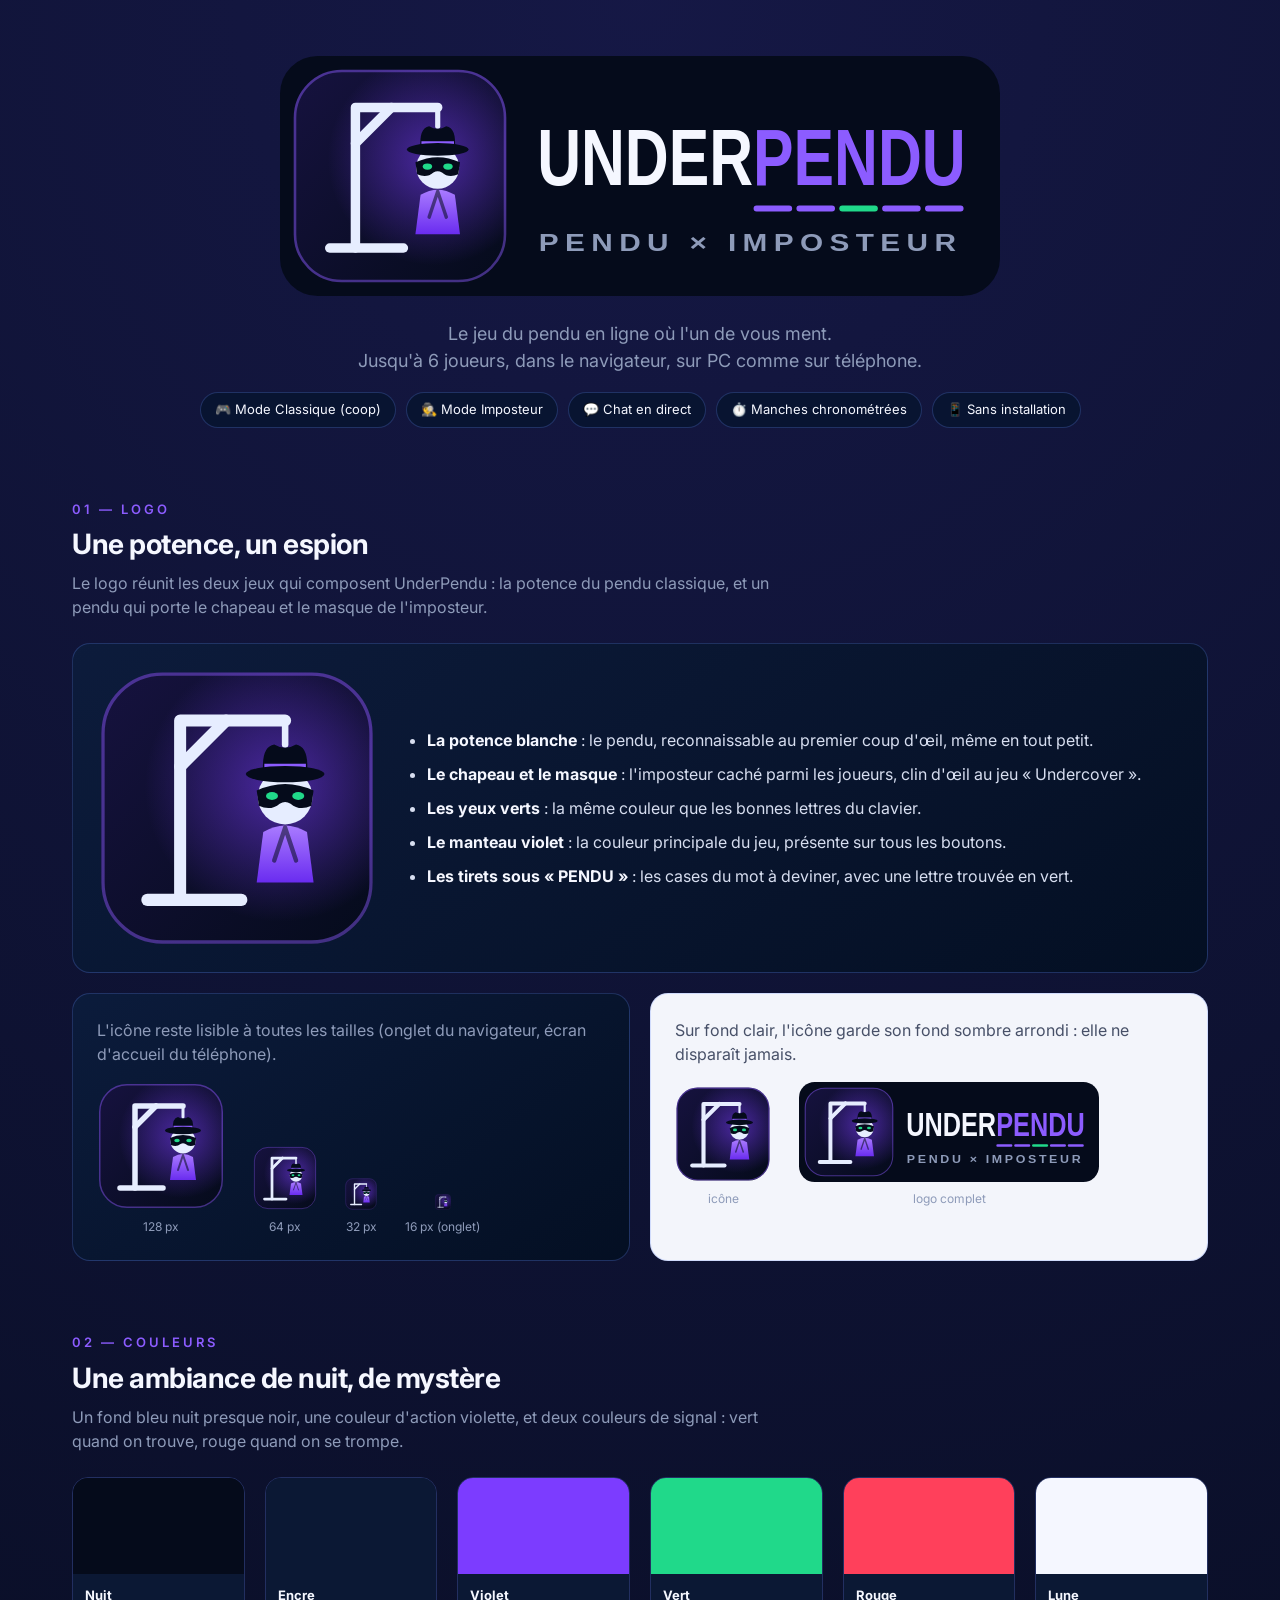
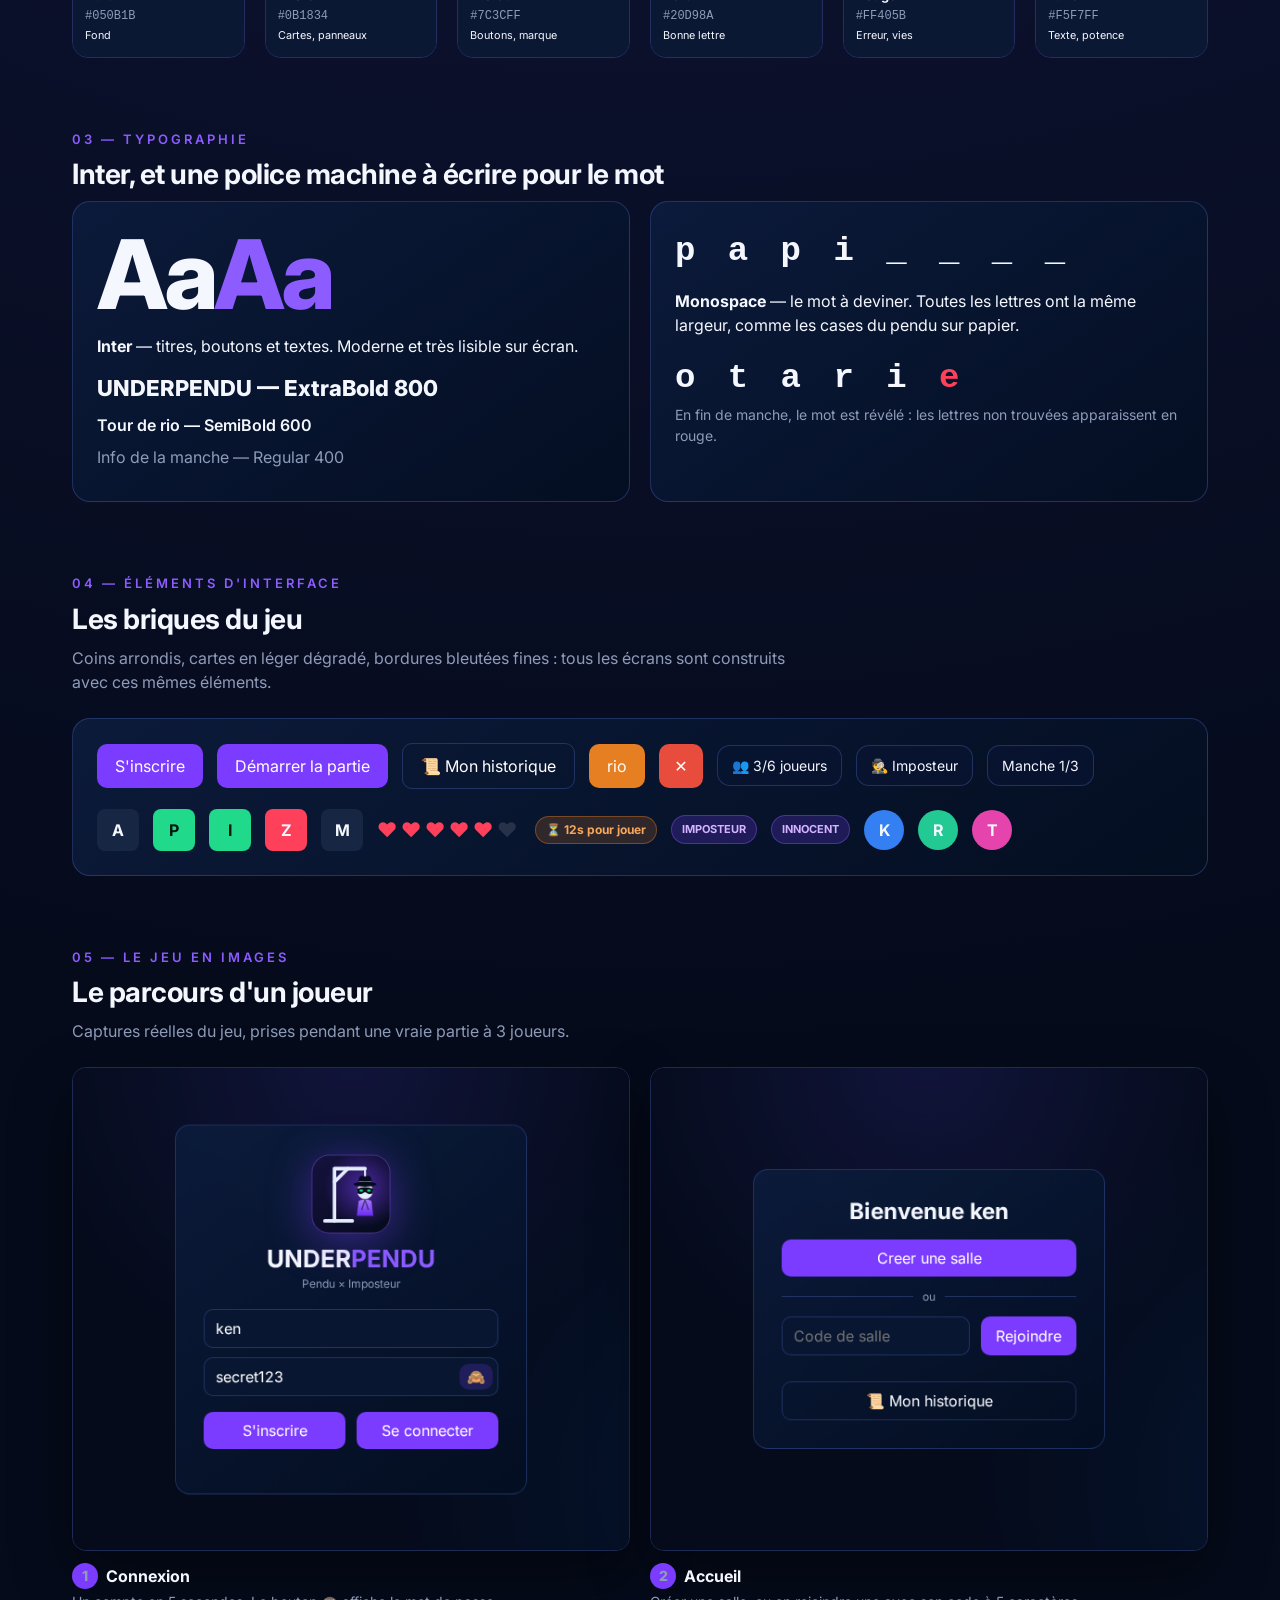
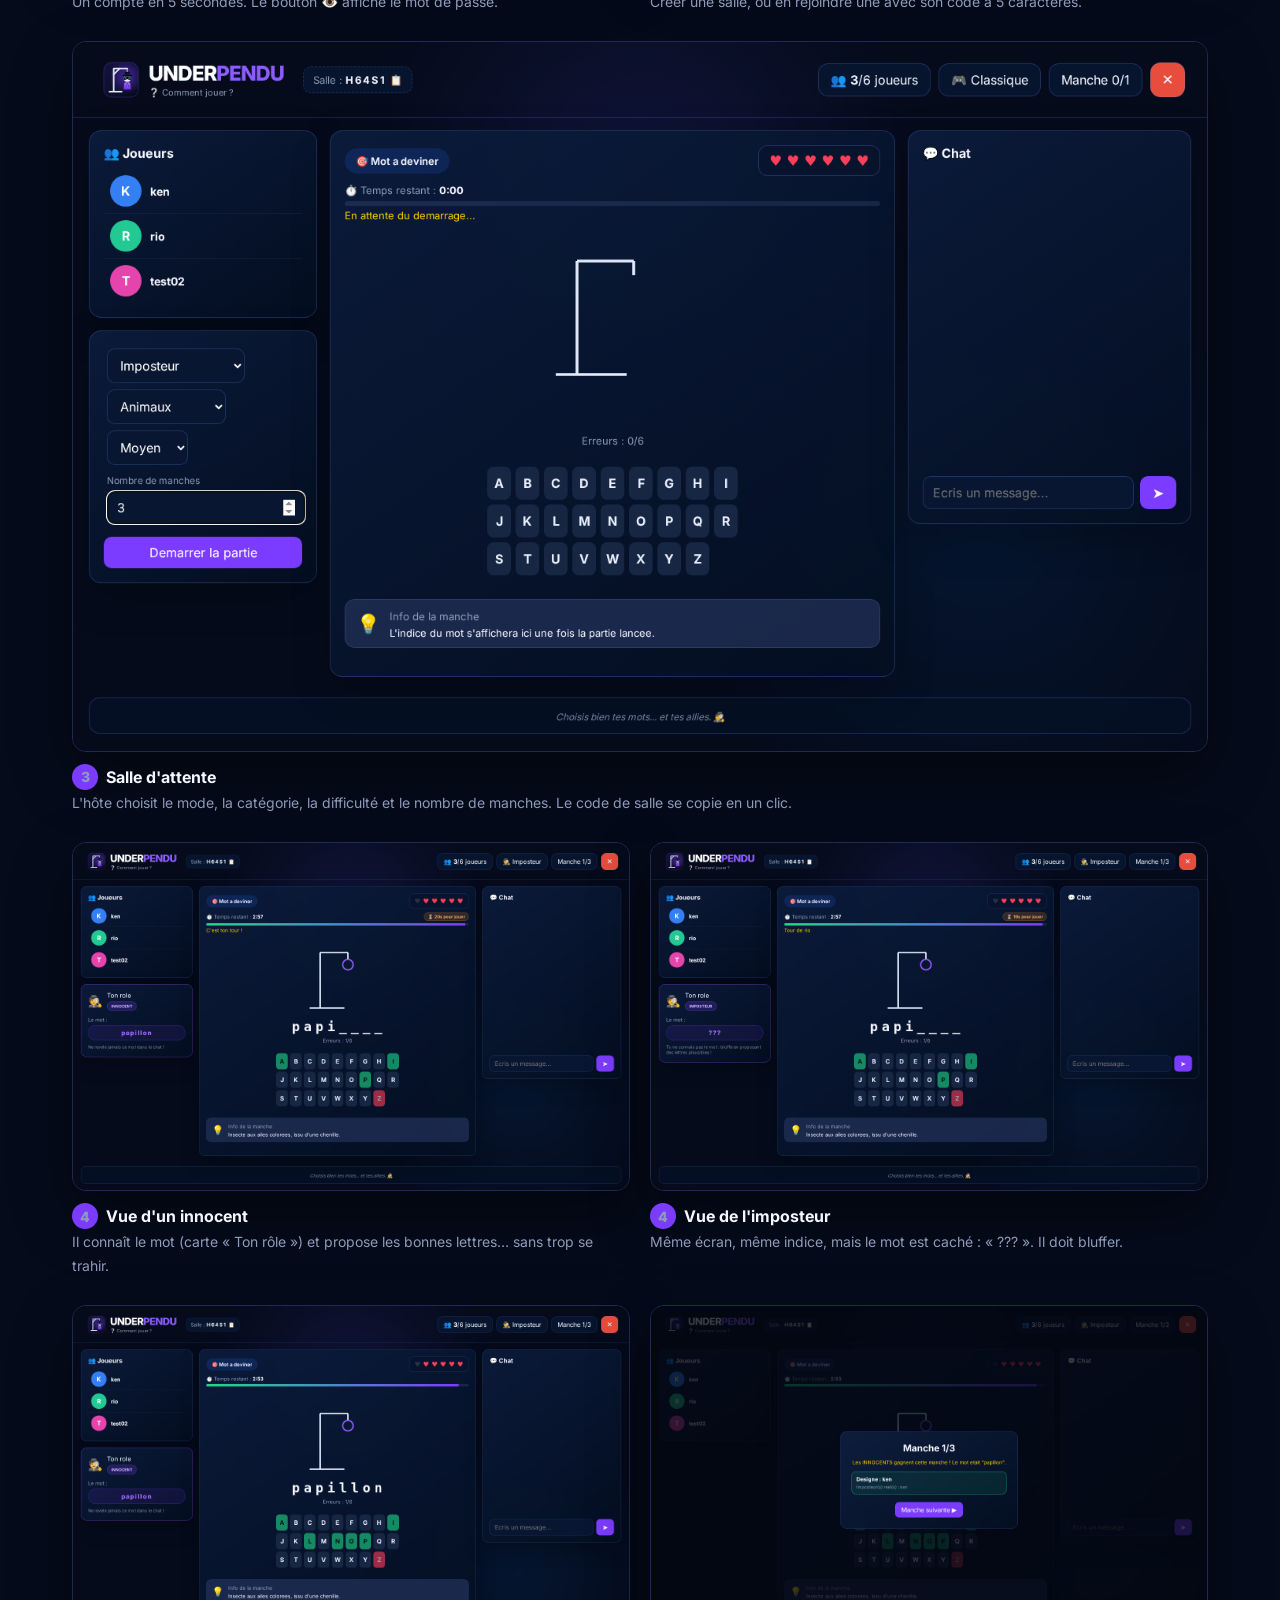
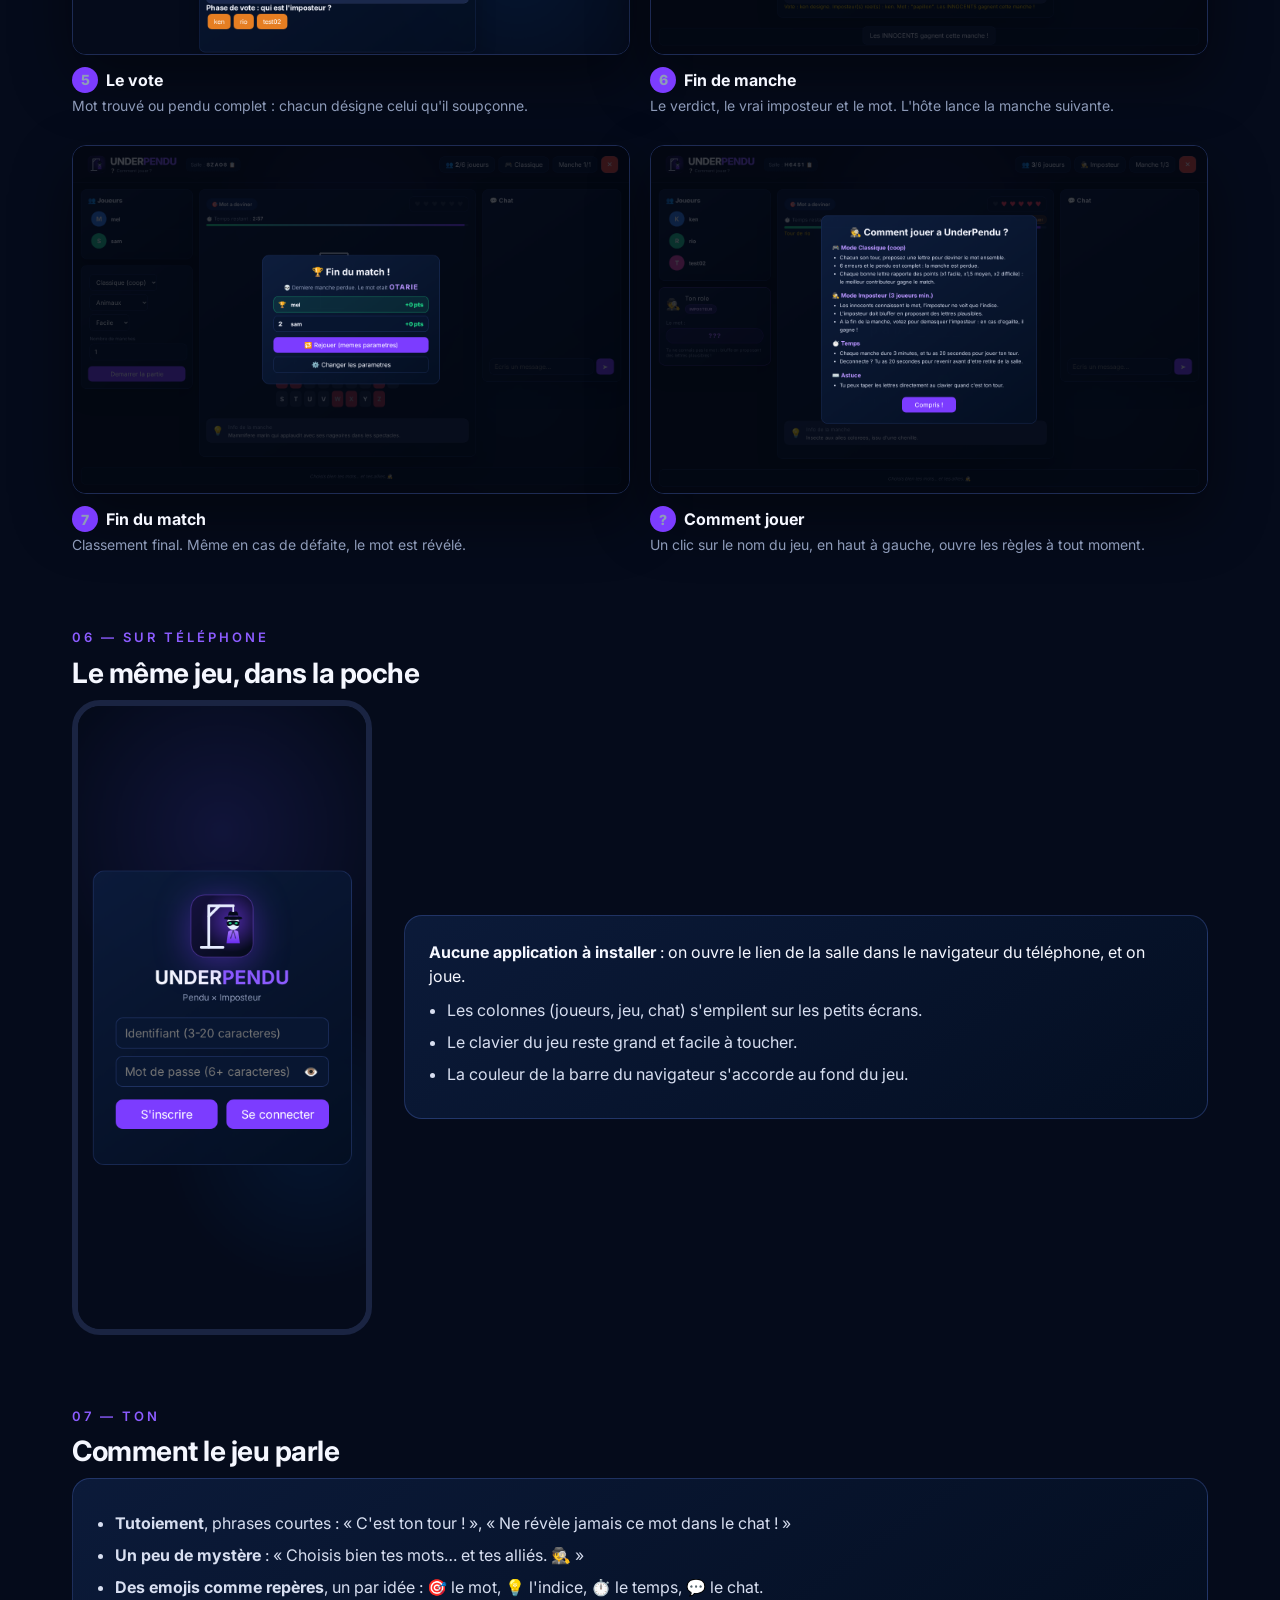
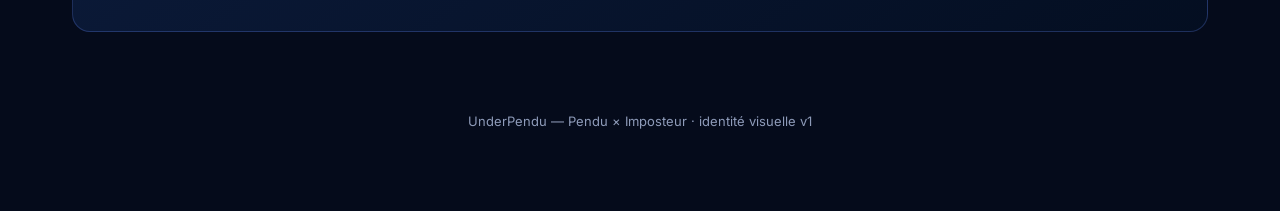
==== docs/presentation.html @ b8b48cfd "Logo, planche de presentation et accueil anime - Logo UnderPendu (icone + version horizontale), util" ====
<!DOCTYPE html>
<html lang="fr">
<head>
<meta charset="UTF-8">
<meta name="viewport" content="width=device-width, initial-scale=1.0">
<title>UnderPendu — Identité visuelle et aperçu du jeu</title>
<link rel="icon" type="image/svg+xml" href="../static/logo.svg">
<link href="https://fonts.googleapis.com/css2?family=Inter:wght@400;500;600;700;800&display=swap" rel="stylesheet">
<style>
  * { box-sizing: border-box; margin: 0; padding: 0; }
  :root {
    --bg: #050b1b; --carte: #0b1834; --bord: rgba(104, 139, 255, .25);
    --violet: #7c3cff; --violet-clair: #8c5cff; --vert: #20d98a; --rouge: #ff405b;
    --texte: #f5f7ff; --muted: #8e9bb9;
  }
  body {
    background: radial-gradient(circle at 50% 0%, rgba(80, 70, 220, .22), transparent 40%), var(--bg);
    color: var(--texte); font-family: "Inter", system-ui, sans-serif; line-height: 1.5;
  }
  .page { width: min(1200px, 100%); margin: auto; padding: 56px 32px 80px; }
  section { margin-top: 72px; }
  h2 { font-size: 28px; letter-spacing: -.5px; margin-bottom: 6px; }
  h2 small { display: block; font-size: 13px; font-weight: 600; letter-spacing: 3px; color: var(--violet-clair); text-transform: uppercase; margin-bottom: 4px; }
  .intro { color: var(--muted); max-width: 720px; margin-bottom: 24px; }
  .carte { background: linear-gradient(145deg, rgba(12, 28, 60, .94), rgba(4, 15, 34, .94)); border: 1px solid var(--bord); border-radius: 18px; padding: 24px; }
  .grille { display: grid; gap: 20px; }
  .g2 { grid-template-columns: repeat(2, 1fr); }
  .g3 { grid-template-columns: repeat(3, 1fr); }
  .g6 { grid-template-columns: repeat(6, 1fr); }

  /* EN-TETE */
  .hero { text-align: center; }
  .hero img { width: min(720px, 100%); }
  .hero p { color: var(--muted); font-size: 18px; margin-top: 18px; }
  .tags { display: flex; gap: 10px; justify-content: center; flex-wrap: wrap; margin-top: 18px; }
  .tag { border: 1px solid var(--bord); background: rgba(8, 21, 48, .9); border-radius: 30px; padding: 7px 14px; font-size: 13px; }

  /* LOGO */
  .logo-principal { display: grid; grid-template-columns: 280px 1fr; gap: 32px; align-items: center; }
  .logo-principal img { width: 100%; }
  .explication li { margin: 10px 0 10px 18px; color: #d7def0; }
  .explication strong { color: var(--texte); }
  .tailles { display: flex; align-items: end; gap: 28px; flex-wrap: wrap; }
  .tailles figure { text-align: center; color: var(--muted); font-size: 12px; }
  .tailles img { display: block; margin: 0 auto 8px; }
  .fond-clair { background: #f3f5fb; color: #475068; }

  /* COULEURS */
  .couleur { border-radius: 16px; overflow: hidden; border: 1px solid var(--bord); }
  .couleur .pastille { height: 96px; }
  .couleur div:last-child { padding: 12px; font-size: 13px; background: var(--carte); }
  .couleur strong { display: block; }
  .couleur code { color: var(--muted); font-size: 12px; }

  /* TYPO */
  .typo-aa { font-size: 96px; font-weight: 800; letter-spacing: -4px; line-height: 1; }
  .typo-aa span { color: var(--violet-clair); }
  .graisses p { margin: 8px 0; }
  .mono { font-family: monospace; font-size: 34px; font-weight: 700; letter-spacing: 6px; }

  /* COMPOSANTS (reprennent le style du jeu) */
  .composants { display: flex; flex-wrap: wrap; gap: 14px; align-items: center; }
  .btn { border: 0; border-radius: 10px; padding: 10px 18px; background: var(--violet); color: white; font: inherit; }
  .btn.secondaire { background: transparent; border: 1px solid var(--bord); }
  .btn.danger { background: #e74c3c; width: 44px; padding: 10px 0; }
  .btn.vote { background: #e67e22; }
  .touche { width: 42px; height: 42px; border-radius: 8px; background: #172743; display: grid; place-items: center; font-weight: 700; }
  .touche.ok { background: var(--vert); color: #03170f; }
  .touche.ko { background: var(--rouge); }
  .pill { background: rgba(8, 21, 48, .9); border: 1px solid var(--bord); border-radius: 13px; padding: 9px 14px; font-size: 14px; }
  .badge { color: #d4b4ff; background: rgba(124, 60, 255, .22); border: 1px solid rgba(150, 100, 255, .35); padding: 5px 10px; border-radius: 20px; font-size: 11px; font-weight: 700; }
  .coeurs { color: var(--rouge); letter-spacing: 4px; font-size: 20px; }
  .coeurs span { color: #273249; }
  .minuteur { background: rgba(230, 126, 34, .18); border: 1px solid rgba(230, 126, 34, .4); color: #f6a75c; padding: 4px 10px; border-radius: 20px; font-size: 12px; font-weight: 700; }
  .avatar { width: 40px; height: 40px; border-radius: 50%; display: grid; place-items: center; font-weight: 700; }

  /* ECRANS */
  .ecran { margin: 0; }
  .ecran img { width: 100%; display: block; border-radius: 14px; border: 1px solid var(--bord); box-shadow: 0 24px 60px rgba(0, 0, 0, .45); }
  .ecran figcaption { margin-top: 12px; }
  .ecran figcaption strong { display: block; }
  .ecran figcaption span { color: var(--muted); font-size: 14px; }
  .etape { display: inline-grid; place-items: center; width: 26px; height: 26px; border-radius: 50%; background: var(--violet); font-size: 13px; font-weight: 800; margin-right: 8px; }
  .mobile { display: grid; grid-template-columns: 300px 1fr; gap: 32px; align-items: center; }
  .mobile img { width: 100%; border-radius: 28px; border: 6px solid #1a2442; }

  .regles-ton li { margin: 8px 0 8px 18px; color: #d7def0; }
  footer { margin-top: 80px; text-align: center; color: var(--muted); font-size: 13px; }

  @media (max-width: 900px) {
    .g2, .g3, .logo-principal, .mobile { grid-template-columns: 1fr; }
    .g6 { grid-template-columns: repeat(3, 1fr); }
  }
</style>
</head>
<body>
<div class="page">

  <!-- ===== EN-TETE ===== -->
  <header class="hero">
    <img src="../static/logo-horizontal.svg" alt="Logo UnderPendu">
    <p>Le jeu du pendu en ligne où l'un de vous ment.<br>Jusqu'à 6 joueurs, dans le navigateur, sur PC comme sur téléphone.</p>
    <div class="tags">
      <span class="tag">🎮 Mode Classique (coop)</span>
      <span class="tag">🕵️ Mode Imposteur</span>
      <span class="tag">💬 Chat en direct</span>
      <span class="tag">⏱️ Manches chronométrées</span>
      <span class="tag">📱 Sans installation</span>
    </div>
  </header>

  <!-- ===== LOGO ===== -->
  <section>
    <h2><small>01 — Logo</small>Une potence, un espion</h2>
    <p class="intro">Le logo réunit les deux jeux qui composent UnderPendu : la potence du pendu classique, et un pendu qui porte le chapeau et le masque de l'imposteur.</p>
    <div class="carte logo-principal">
      <img src="../static/logo.svg" alt="Icône UnderPendu">
      <ul class="explication">
        <li><strong>La potence blanche</strong> : le pendu, reconnaissable au premier coup d'œil, même en tout petit.</li>
        <li><strong>Le chapeau et le masque</strong> : l'imposteur caché parmi les joueurs, clin d'œil au jeu « Undercover ».</li>
        <li><strong>Les yeux verts</strong> : la même couleur que les bonnes lettres du clavier.</li>
        <li><strong>Le manteau violet</strong> : la couleur principale du jeu, présente sur tous les boutons.</li>
        <li><strong>Les tirets sous « PENDU »</strong> : les cases du mot à deviner, avec une lettre trouvée en vert.</li>
      </ul>
    </div>
    <div class="grille g2" style="margin-top:20px">
      <div class="carte">
        <p class="intro" style="margin-bottom:16px">L'icône reste lisible à toutes les tailles (onglet du navigateur, écran d'accueil du téléphone).</p>
        <div class="tailles">
          <figure><img src="../static/logo.svg" width="128" alt="">128 px</figure>
          <figure><img src="../static/logo.svg" width="64" alt="">64 px</figure>
          <figure><img src="../static/logo.svg" width="32" alt="">32 px</figure>
          <figure><img src="../static/logo.svg" width="16" alt="">16 px (onglet)</figure>
        </div>
      </div>
      <div class="carte fond-clair">
        <p style="margin-bottom:16px">Sur fond clair, l'icône garde son fond sombre arrondi : elle ne disparaît jamais.</p>
        <div class="tailles">
          <figure><img src="../static/logo.svg" width="96" alt="">icône</figure>
          <figure><img src="../static/logo-horizontal.svg" width="300" alt="">logo complet</figure>
        </div>
      </div>
    </div>
  </section>

  <!-- ===== COULEURS ===== -->
  <section>
    <h2><small>02 — Couleurs</small>Une ambiance de nuit, de mystère</h2>
    <p class="intro">Un fond bleu nuit presque noir, une couleur d'action violette, et deux couleurs de signal : vert quand on trouve, rouge quand on se trompe.</p>
    <div class="grille g6">
      <div class="couleur"><div class="pastille" style="background:#050b1b"></div><div><strong>Nuit</strong><code>#050B1B</code><br><small>Fond</small></div></div>
      <div class="couleur"><div class="pastille" style="background:#0b1834"></div><div><strong>Encre</strong><code>#0B1834</code><br><small>Cartes, panneaux</small></div></div>
      <div class="couleur"><div class="pastille" style="background:#7c3cff"></div><div><strong>Violet</strong><code>#7C3CFF</code><br><small>Boutons, marque</small></div></div>
      <div class="couleur"><div class="pastille" style="background:#20d98a"></div><div><strong>Vert</strong><code>#20D98A</code><br><small>Bonne lettre</small></div></div>
      <div class="couleur"><div class="pastille" style="background:#ff405b"></div><div><strong>Rouge</strong><code>#FF405B</code><br><small>Erreur, vies</small></div></div>
      <div class="couleur"><div class="pastille" style="background:#f5f7ff"></div><div><strong>Lune</strong><code>#F5F7FF</code><br><small>Texte, potence</small></div></div>
    </div>
  </section>

  <!-- ===== TYPOGRAPHIE ===== -->
  <section>
    <h2><small>03 — Typographie</small>Inter, et une police machine à écrire pour le mot</h2>
    <div class="grille g2">
      <div class="carte">
        <div class="typo-aa">Aa<span>Aa</span></div>
        <p style="margin-top:12px"><strong>Inter</strong> — titres, boutons et textes. Moderne et très lisible sur écran.</p>
        <div class="graisses" style="margin-top:14px">
          <p style="font-weight:800;font-size:22px">UNDERPENDU — ExtraBold 800</p>
          <p style="font-weight:600">Tour de rio — SemiBold 600</p>
          <p style="font-weight:400;color:var(--muted)">Info de la manche — Regular 400</p>
        </div>
      </div>
      <div class="carte">
        <p class="mono">p a p i _ _ _ _</p>
        <p style="margin-top:12px"><strong>Monospace</strong> — le mot à deviner. Toutes les lettres ont la même largeur, comme les cases du pendu sur papier.</p>
        <p class="mono" style="margin-top:16px">o t a r i <span style="color:var(--rouge)">e</span></p>
        <p style="color:var(--muted);font-size:14px">En fin de manche, le mot est révélé : les lettres non trouvées apparaissent en rouge.</p>
      </div>
    </div>
  </section>

  <!-- ===== COMPOSANTS ===== -->
  <section>
    <h2><small>04 — Éléments d'interface</small>Les briques du jeu</h2>
    <p class="intro">Coins arrondis, cartes en léger dégradé, bordures bleutées fines : tous les écrans sont construits avec ces mêmes éléments.</p>
    <div class="carte">
      <div class="composants">
        <button class="btn">S'inscrire</button>
        <button class="btn">Démarrer la partie</button>
        <button class="btn secondaire">📜 Mon historique</button>
        <button class="btn vote">rio</button>
        <button class="btn danger">✕</button>
        <span class="pill">👥 3/6 joueurs</span>
        <span class="pill">🕵️ Imposteur</span>
        <span class="pill">Manche 1/3</span>
      </div>
      <div class="composants" style="margin-top:20px">
        <span class="touche">A</span><span class="touche ok">P</span><span class="touche ok">I</span><span class="touche ko">Z</span><span class="touche">M</span>
        <span class="coeurs">♥♥♥♥♥<span>♥</span></span>
        <span class="minuteur">⏳ 12s pour jouer</span>
        <span class="badge">IMPOSTEUR</span>
        <span class="badge">INNOCENT</span>
        <span class="avatar" style="background:#347ff2">K</span>
        <span class="avatar" style="background:#22c993">R</span>
        <span class="avatar" style="background:#e544ad">T</span>
      </div>
    </div>
  </section>

  <!-- ===== PARCOURS ===== -->
  <section>
    <h2><small>05 — Le jeu en images</small>Le parcours d'un joueur</h2>
    <p class="intro">Captures réelles du jeu, prises pendant une vraie partie à 3 joueurs.</p>

    <div class="grille g2">
      <figure class="ecran"><img src="captures/01-connexion.png" alt="">
        <figcaption><strong><span class="etape">1</span>Connexion</strong><span>Un compte en 5 secondes. Le bouton 👁️ affiche le mot de passe.</span></figcaption></figure>
      <figure class="ecran"><img src="captures/02-accueil.png" alt="">
        <figcaption><strong><span class="etape">2</span>Accueil</strong><span>Créer une salle, ou en rejoindre une avec son code à 5 caractères.</span></figcaption></figure>
    </div>

    <figure class="ecran" style="margin-top:28px"><img src="captures/03-salle-attente.png" alt="">
      <figcaption><strong><span class="etape">3</span>Salle d'attente</strong><span>L'hôte choisit le mode, la catégorie, la difficulté et le nombre de manches. Le code de salle se copie en un clic.</span></figcaption></figure>

    <div class="grille g2" style="margin-top:28px">
      <figure class="ecran"><img src="captures/04-jeu-innocent.png" alt="">
        <figcaption><strong><span class="etape">4</span>Vue d'un innocent</strong><span>Il connaît le mot (carte « Ton rôle ») et propose les bonnes lettres… sans trop se trahir.</span></figcaption></figure>
      <figure class="ecran"><img src="captures/05-jeu-imposteur.png" alt="">
        <figcaption><strong><span class="etape">4</span>Vue de l'imposteur</strong><span>Même écran, même indice, mais le mot est caché : « ??? ». Il doit bluffer.</span></figcaption></figure>
    </div>

    <div class="grille g2" style="margin-top:28px">
      <figure class="ecran"><img src="captures/07-vote.png" alt="">
        <figcaption><strong><span class="etape">5</span>Le vote</strong><span>Mot trouvé ou pendu complet : chacun désigne celui qu'il soupçonne.</span></figcaption></figure>
      <figure class="ecran"><img src="captures/08-fin-manche.png" alt="">
        <figcaption><strong><span class="etape">6</span>Fin de manche</strong><span>Le verdict, le vrai imposteur et le mot. L'hôte lance la manche suivante.</span></figcaption></figure>
    </div>

    <div class="grille g2" style="margin-top:28px">
      <figure class="ecran"><img src="captures/09-fin-match.png" alt="">
        <figcaption><strong><span class="etape">7</span>Fin du match</strong><span>Classement final. Même en cas de défaite, le mot est révélé.</span></figcaption></figure>
      <figure class="ecran"><img src="captures/06-regles.png" alt="">
        <figcaption><strong><span class="etape">?</span>Comment jouer</strong><span>Un clic sur le nom du jeu, en haut à gauche, ouvre les règles à tout moment.</span></figcaption></figure>
    </div>
  </section>

  <!-- ===== MOBILE ===== -->
  <section>
    <h2><small>06 — Sur téléphone</small>Le même jeu, dans la poche</h2>
    <div class="mobile">
      <img src="captures/11-mobile-connexion.png" alt="UnderPendu sur téléphone">
      <div class="carte regles-ton">
        <p style="margin-bottom:10px"><strong>Aucune application à installer</strong> : on ouvre le lien de la salle dans le navigateur du téléphone, et on joue.</p>
        <ul>
          <li>Les colonnes (joueurs, jeu, chat) s'empilent sur les petits écrans.</li>
          <li>Le clavier du jeu reste grand et facile à toucher.</li>
          <li>La couleur de la barre du navigateur s'accorde au fond du jeu.</li>
        </ul>
      </div>
    </div>
  </section>

  <!-- ===== TON ===== -->
  <section>
    <h2><small>07 — Ton</small>Comment le jeu parle</h2>
    <div class="carte regles-ton">
      <ul>
        <li><strong>Tutoiement</strong>, phrases courtes : « C'est ton tour ! », « Ne révèle jamais ce mot dans le chat ! »</li>
        <li><strong>Un peu de mystère</strong> : « Choisis bien tes mots… et tes alliés. 🕵️ »</li>
        <li><strong>Des emojis comme repères</strong>, un par idée : 🎯 le mot, 💡 l'indice, ⏱️ le temps, 💬 le chat.</li>
      </ul>
    </div>
  </section>

  <footer>UnderPendu — Pendu × Imposteur · identité visuelle v1</footer>
</div>
</body>
</html>
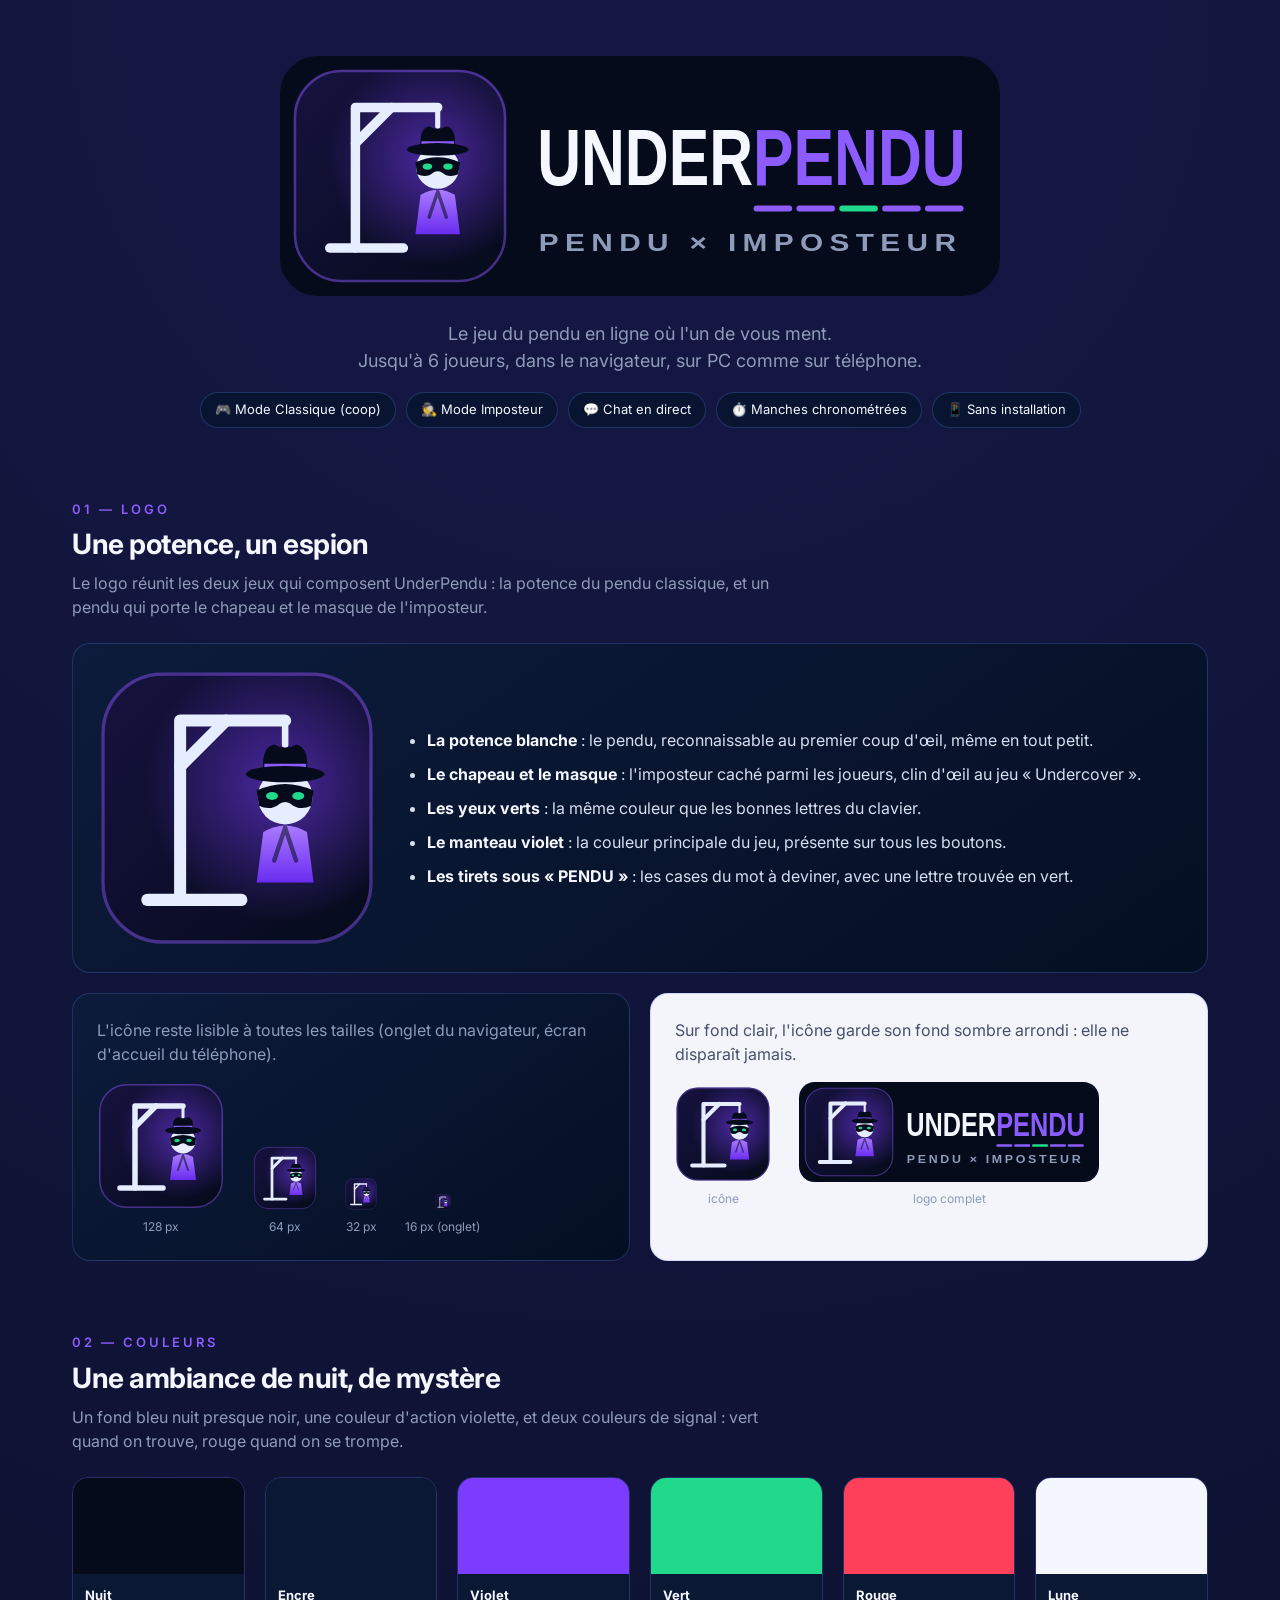
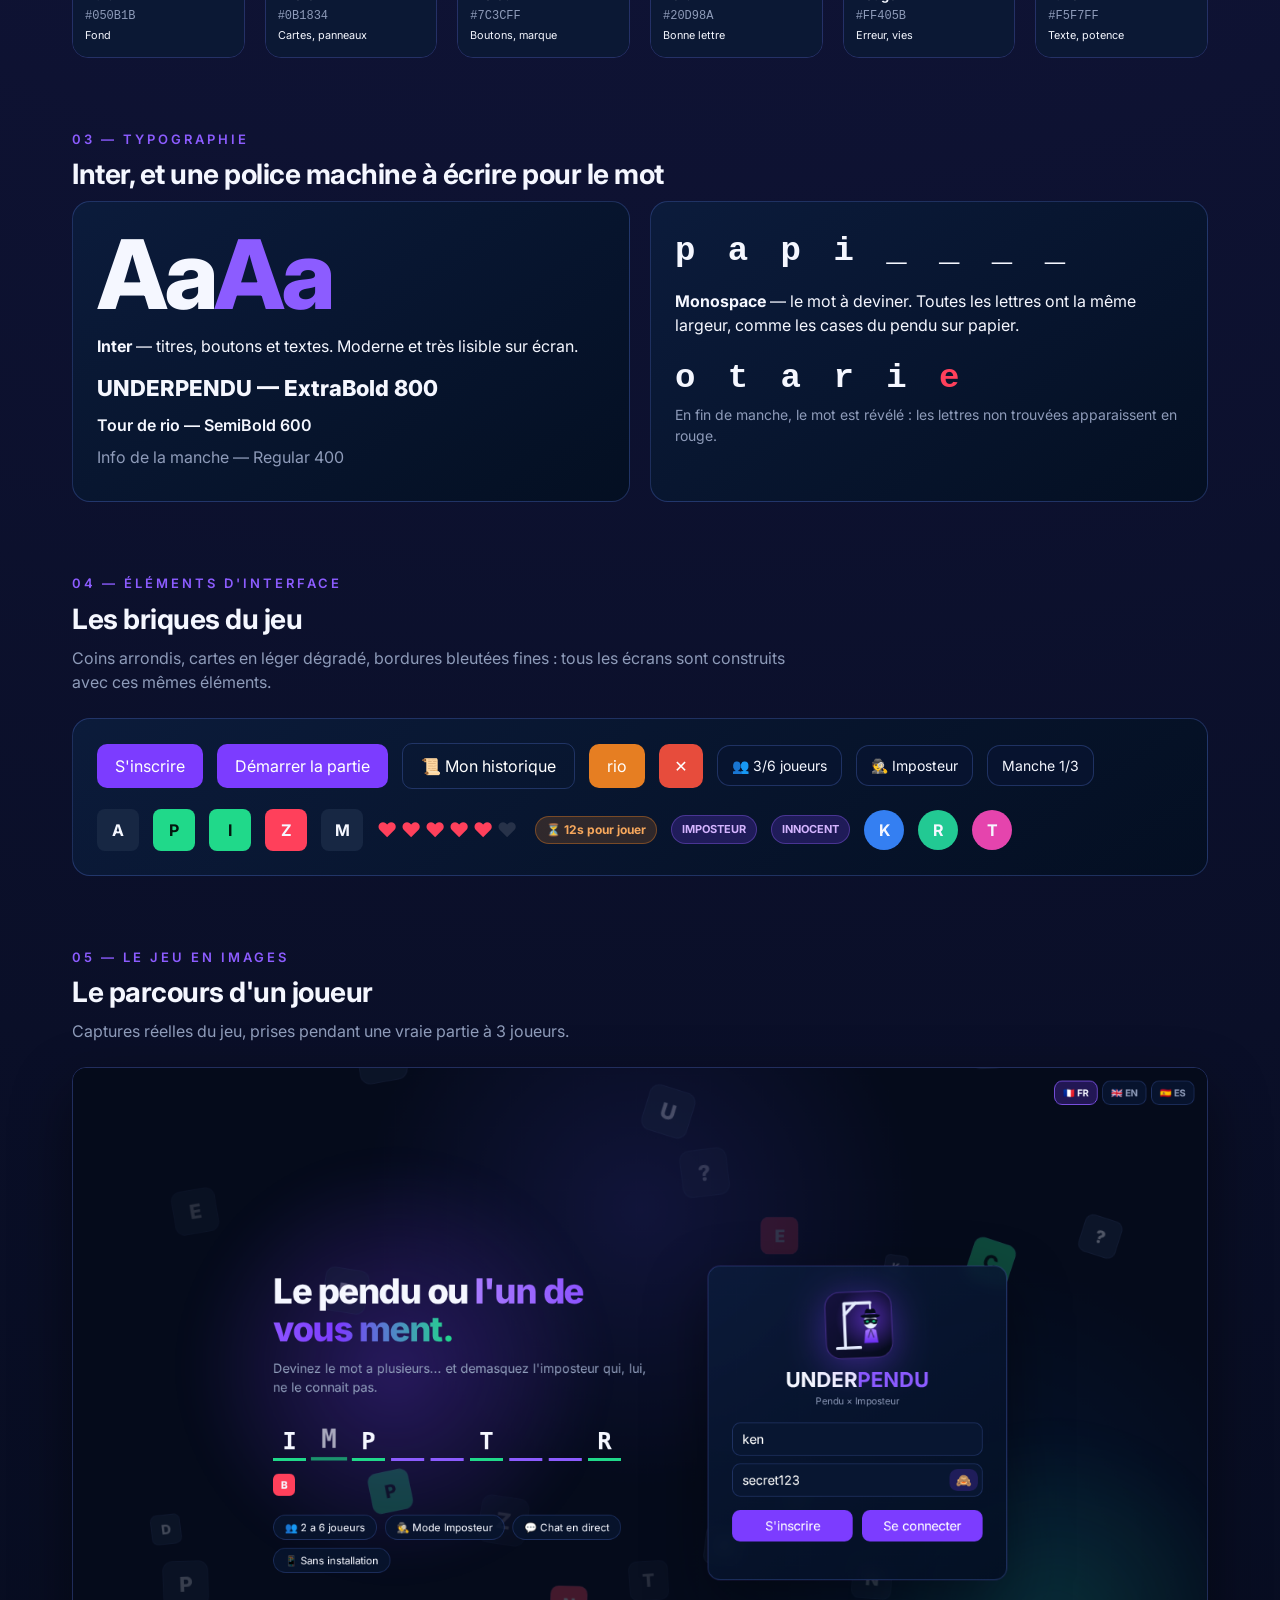
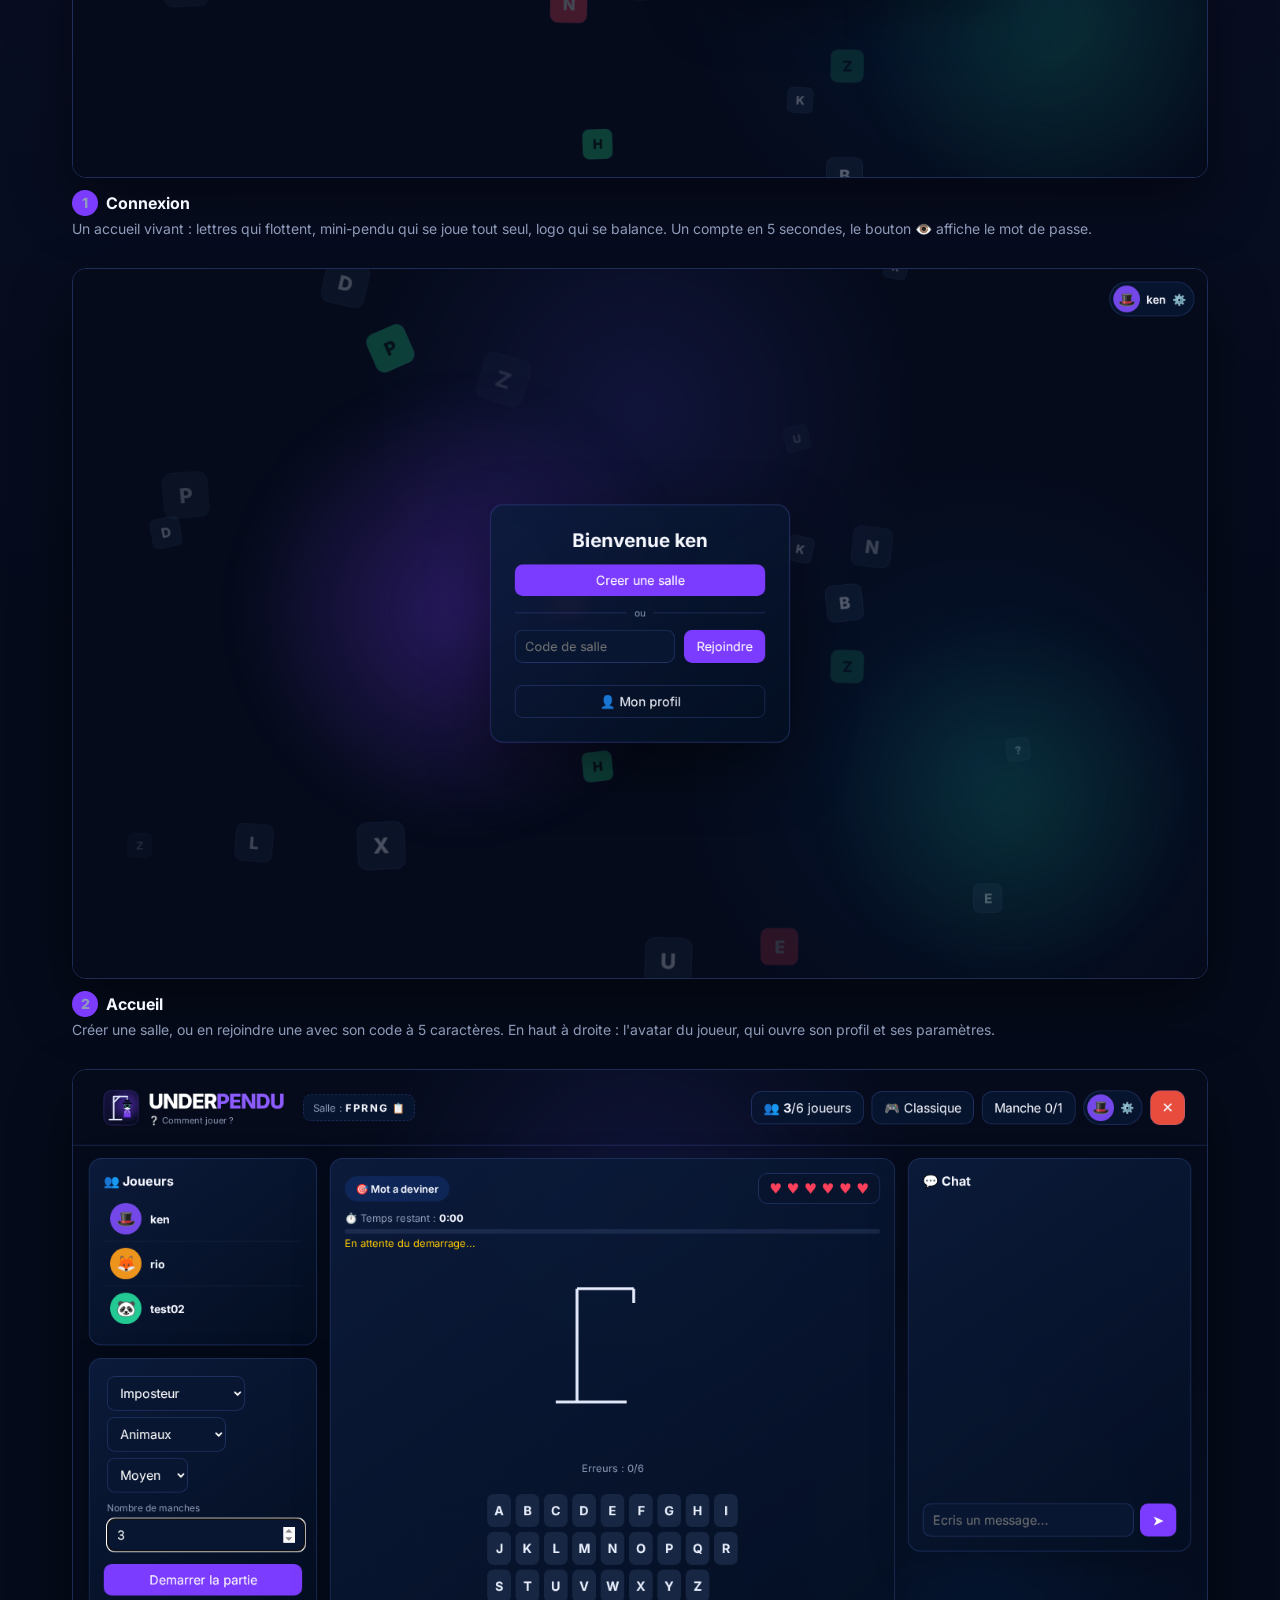
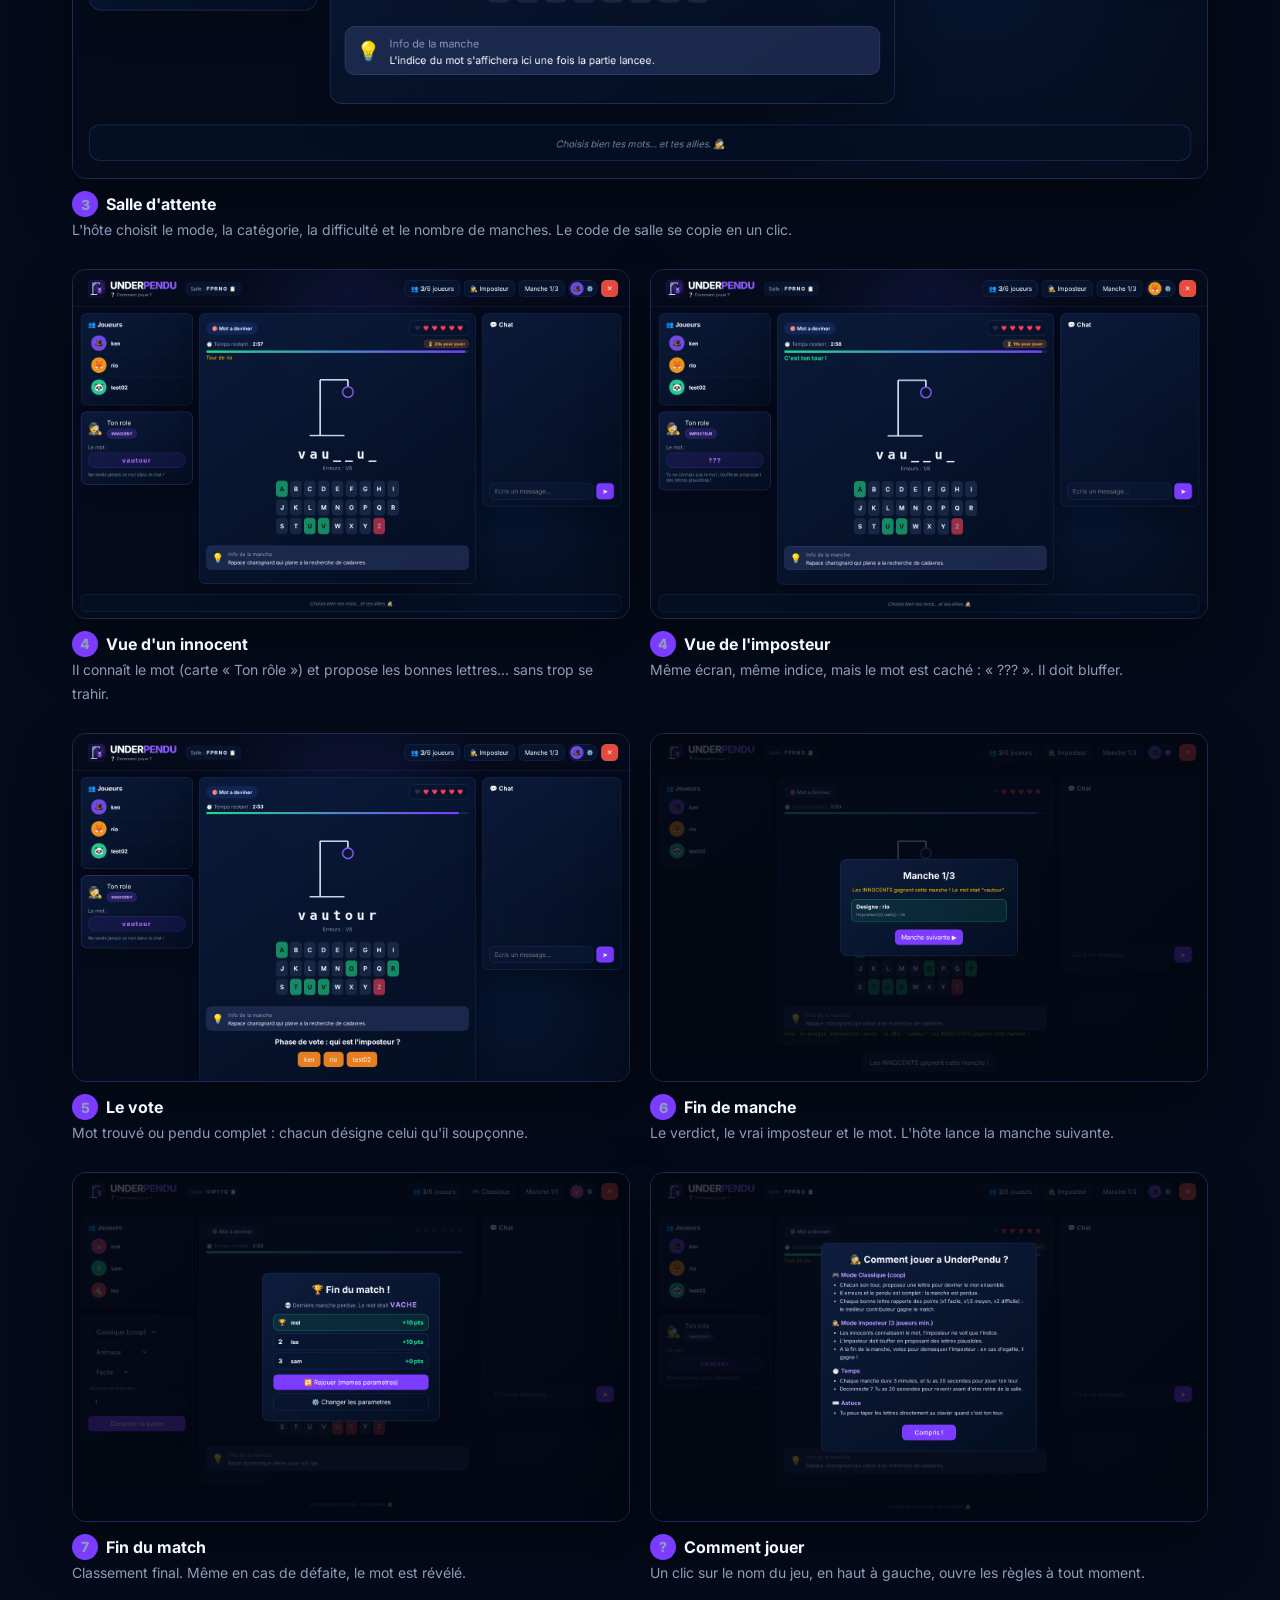
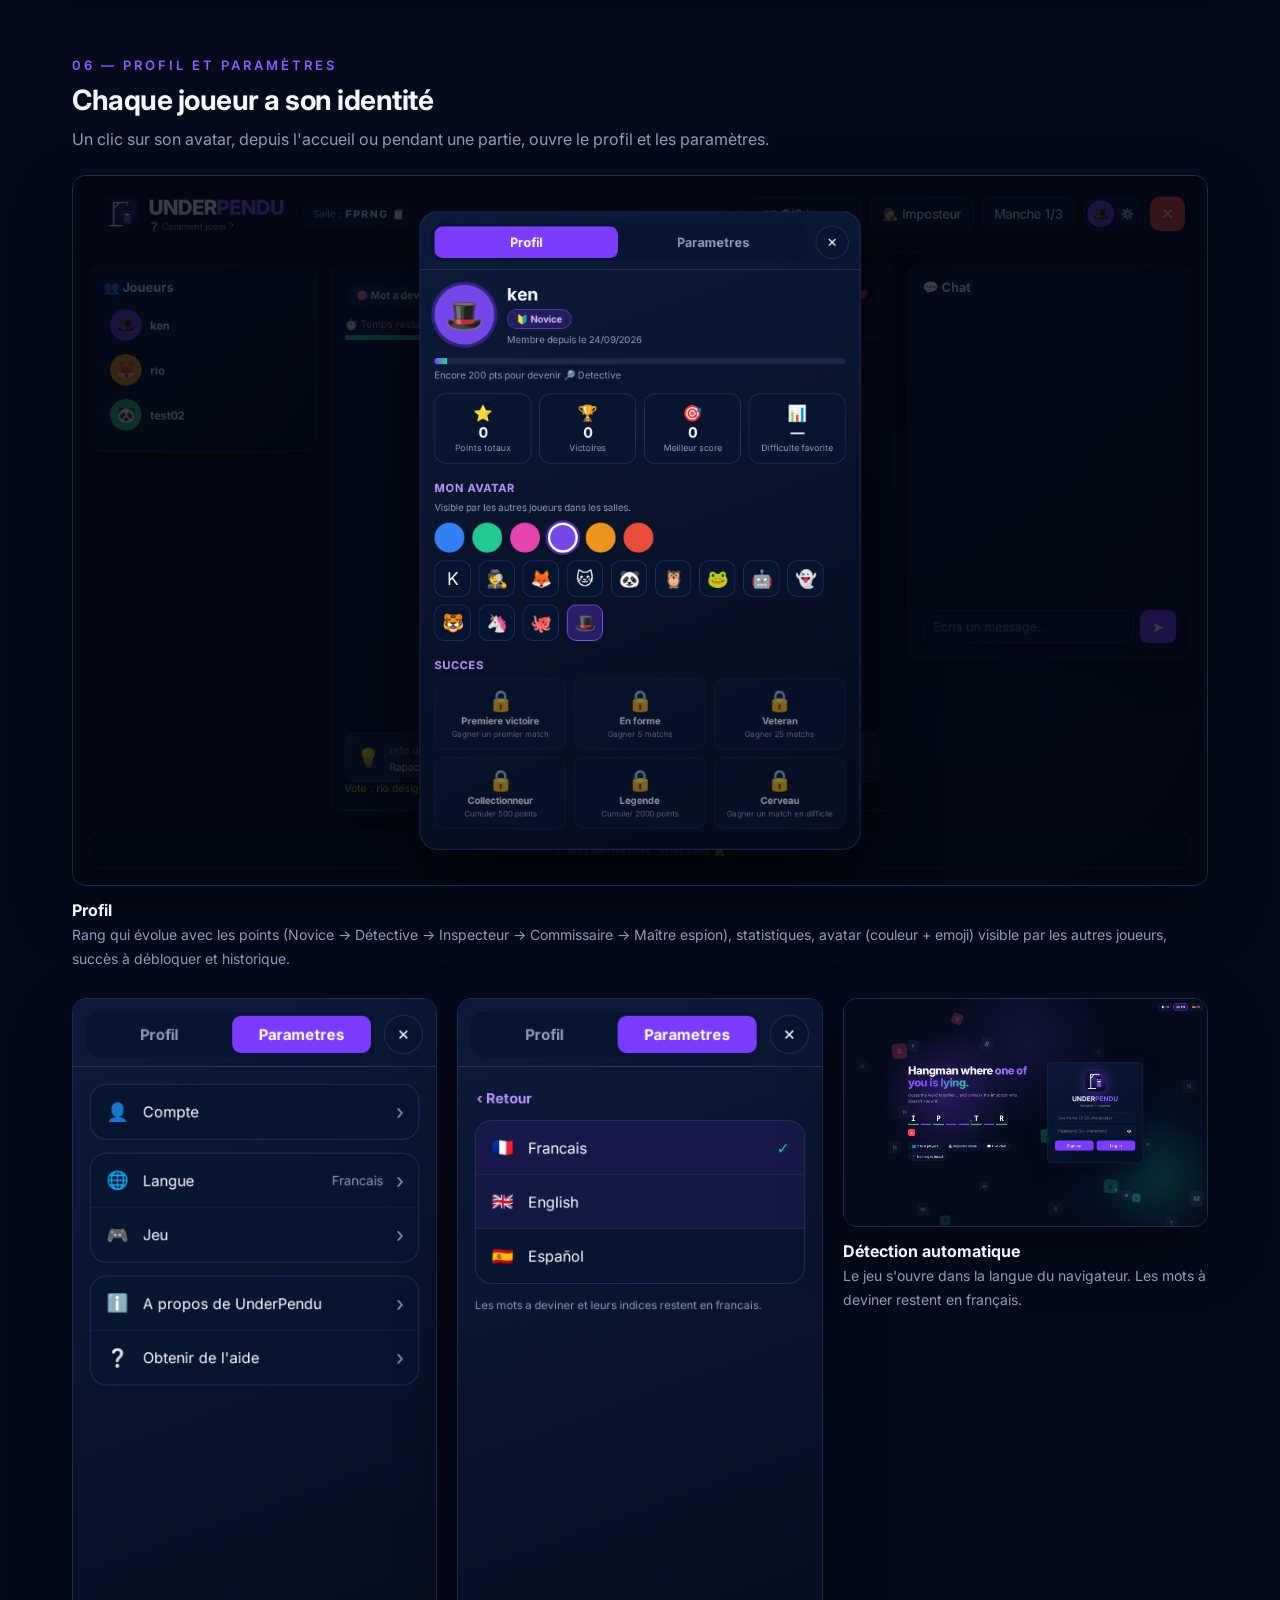
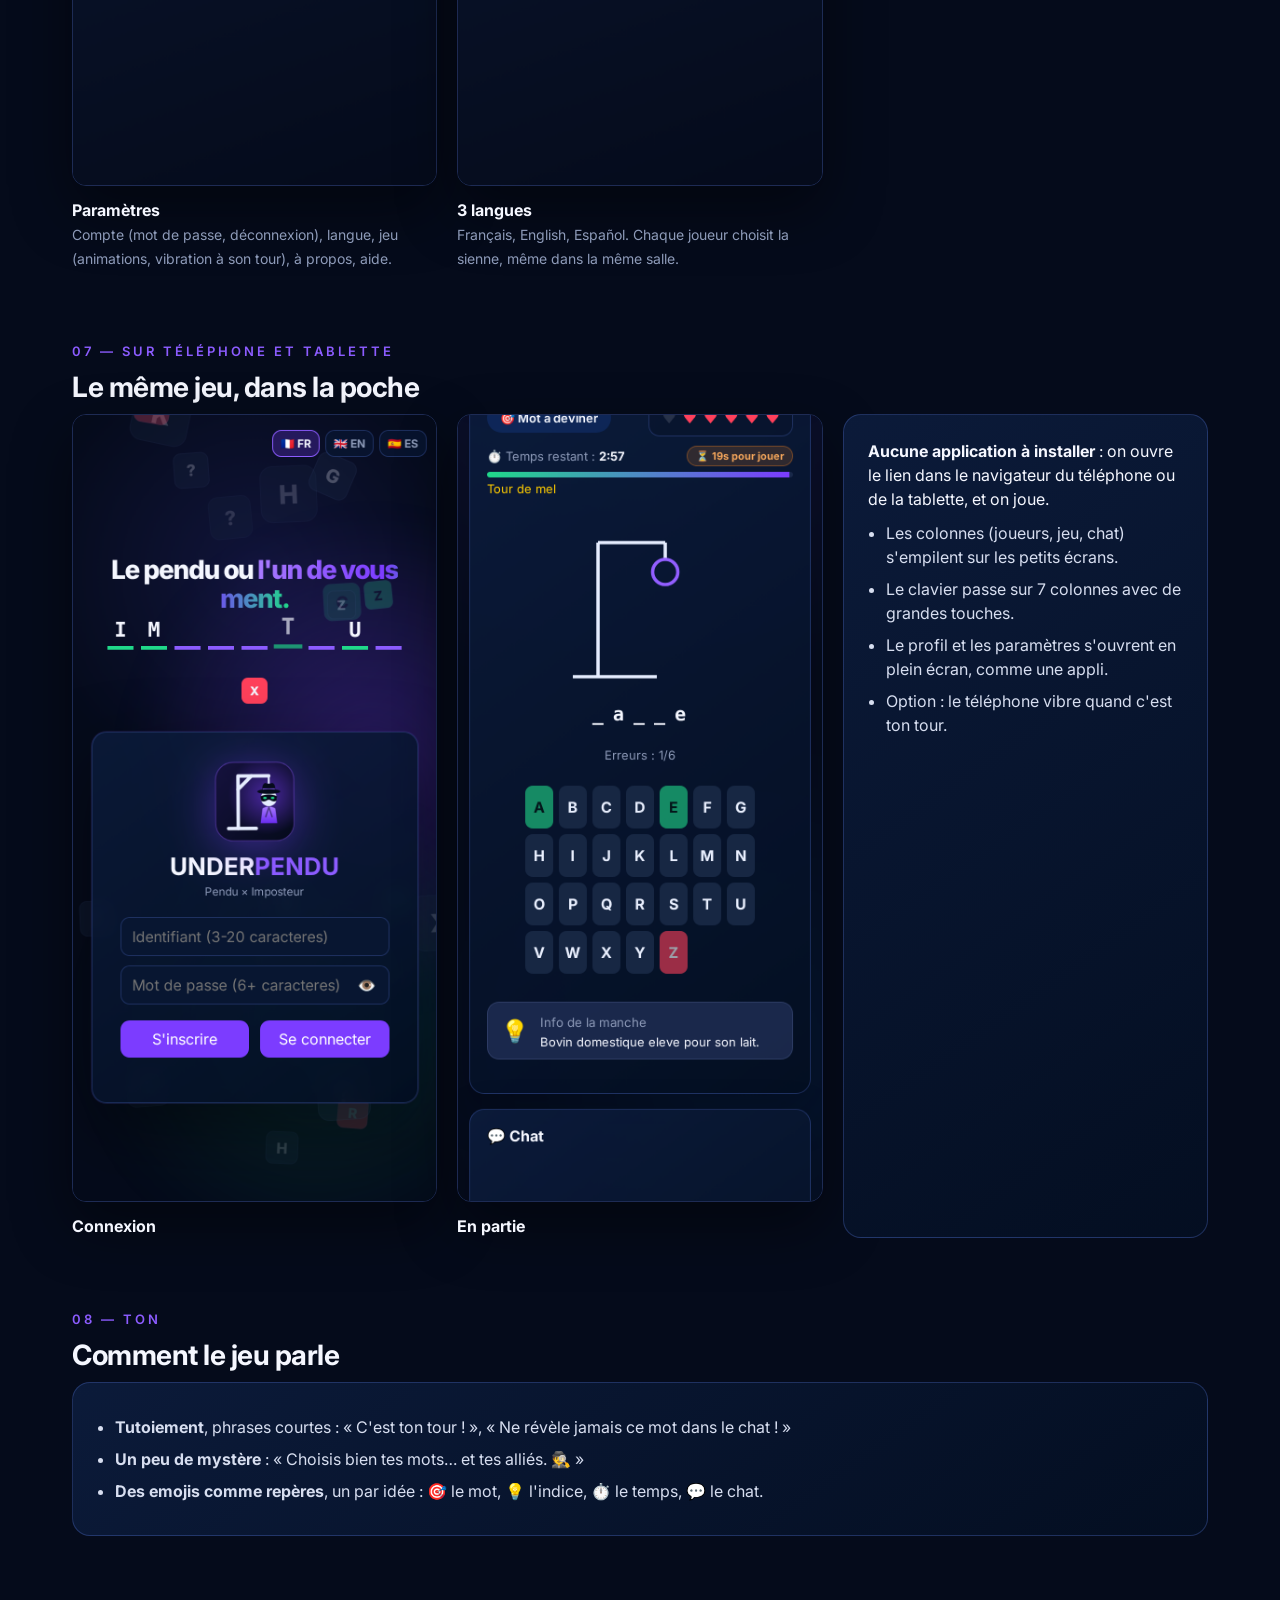
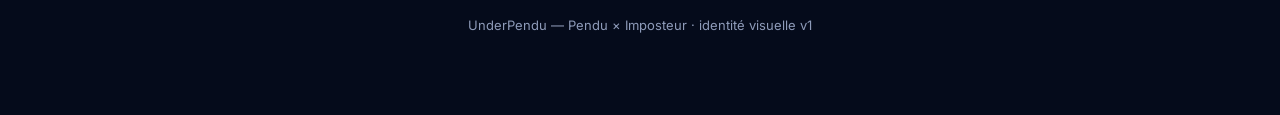
==== commit 9e91c665: "Profil joueur, parametres et interface en 3 langues Profil : - Rang selon les points, statistiques, " ====
--- a/docs/presentation.html
+++ b/docs/presentation.html
@@ -212,12 +212,11 @@
     <h2><small>05 — Le jeu en images</small>Le parcours d'un joueur</h2>
     <p class="intro">Captures réelles du jeu, prises pendant une vraie partie à 3 joueurs.</p>
 
-    <div class="grille g2">
-      <figure class="ecran"><img src="captures/01-connexion.png" alt="">
-        <figcaption><strong><span class="etape">1</span>Connexion</strong><span>Un compte en 5 secondes. Le bouton 👁️ affiche le mot de passe.</span></figcaption></figure>
-      <figure class="ecran"><img src="captures/02-accueil.png" alt="">
-        <figcaption><strong><span class="etape">2</span>Accueil</strong><span>Créer une salle, ou en rejoindre une avec son code à 5 caractères.</span></figcaption></figure>
-    </div>
+    <figure class="ecran"><img src="captures/01-connexion.png" alt="">
+      <figcaption><strong><span class="etape">1</span>Connexion</strong><span>Un accueil vivant : lettres qui flottent, mini-pendu qui se joue tout seul, logo qui se balance. Un compte en 5 secondes, le bouton 👁️ affiche le mot de passe.</span></figcaption></figure>
+
+    <figure class="ecran" style="margin-top:28px"><img src="captures/02-accueil.png" alt="">
+      <figcaption><strong><span class="etape">2</span>Accueil</strong><span>Créer une salle, ou en rejoindre une avec son code à 5 caractères. En haut à droite : l'avatar du joueur, qui ouvre son profil et ses paramètres.</span></figcaption></figure>
 
     <figure class="ecran" style="margin-top:28px"><img src="captures/03-salle-attente.png" alt="">
       <figcaption><strong><span class="etape">3</span>Salle d'attente</strong><span>L'hôte choisit le mode, la catégorie, la difficulté et le nombre de manches. Le code de salle se copie en un clic.</span></figcaption></figure>
@@ -244,17 +243,35 @@
     </div>
   </section>
 
+  <!-- ===== PROFIL ===== -->
+  <section>
+    <h2><small>06 — Profil et paramètres</small>Chaque joueur a son identité</h2>
+    <p class="intro">Un clic sur son avatar, depuis l'accueil ou pendant une partie, ouvre le profil et les paramètres.</p>
+    <figure class="ecran"><img src="captures/13-profil.png" alt="">
+      <figcaption><strong>Profil</strong><span>Rang qui évolue avec les points (Novice → Détective → Inspecteur → Commissaire → Maître espion), statistiques, avatar (couleur + emoji) visible par les autres joueurs, succès à débloquer et historique.</span></figcaption></figure>
+    <div class="grille g3" style="margin-top:28px">
+      <figure class="ecran"><img src="captures/15-mobile-parametres.png" alt="">
+        <figcaption><strong>Paramètres</strong><span>Compte (mot de passe, déconnexion), langue, jeu (animations, vibration à son tour), à propos, aide.</span></figcaption></figure>
+      <figure class="ecran"><img src="captures/16-mobile-langue.png" alt="">
+        <figcaption><strong>3 langues</strong><span>Français, English, Español. Chaque joueur choisit la sienne, même dans la même salle.</span></figcaption></figure>
+      <figure class="ecran"><img src="captures/12-langue-anglais.png" alt="">
+        <figcaption><strong>Détection automatique</strong><span>Le jeu s'ouvre dans la langue du navigateur. Les mots à deviner restent en français.</span></figcaption></figure>
+    </div>
+  </section>
+
   <!-- ===== MOBILE ===== -->
   <section>
-    <h2><small>06 — Sur téléphone</small>Le même jeu, dans la poche</h2>
-    <div class="mobile">
-      <img src="captures/11-mobile-connexion.png" alt="UnderPendu sur téléphone">
+    <h2><small>07 — Sur téléphone et tablette</small>Le même jeu, dans la poche</h2>
+    <div class="grille g3">
+      <figure class="ecran"><img src="captures/11-mobile-connexion.png" alt=""><figcaption><strong>Connexion</strong></figcaption></figure>
+      <figure class="ecran"><img src="captures/14-mobile-jeu.png" alt=""><figcaption><strong>En partie</strong></figcaption></figure>
       <div class="carte regles-ton">
-        <p style="margin-bottom:10px"><strong>Aucune application à installer</strong> : on ouvre le lien de la salle dans le navigateur du téléphone, et on joue.</p>
+        <p style="margin-bottom:10px"><strong>Aucune application à installer</strong> : on ouvre le lien dans le navigateur du téléphone ou de la tablette, et on joue.</p>
         <ul>
           <li>Les colonnes (joueurs, jeu, chat) s'empilent sur les petits écrans.</li>
-          <li>Le clavier du jeu reste grand et facile à toucher.</li>
-          <li>La couleur de la barre du navigateur s'accorde au fond du jeu.</li>
+          <li>Le clavier passe sur 7 colonnes avec de grandes touches.</li>
+          <li>Le profil et les paramètres s'ouvrent en plein écran, comme une appli.</li>
+          <li>Option : le téléphone vibre quand c'est ton tour.</li>
         </ul>
       </div>
     </div>
@@ -262,7 +279,7 @@
 
   <!-- ===== TON ===== -->
   <section>
-    <h2><small>07 — Ton</small>Comment le jeu parle</h2>
+    <h2><small>08 — Ton</small>Comment le jeu parle</h2>
     <div class="carte regles-ton">
       <ul>
         <li><strong>Tutoiement</strong>, phrases courtes : « C'est ton tour ! », « Ne révèle jamais ce mot dans le chat ! »</li>
